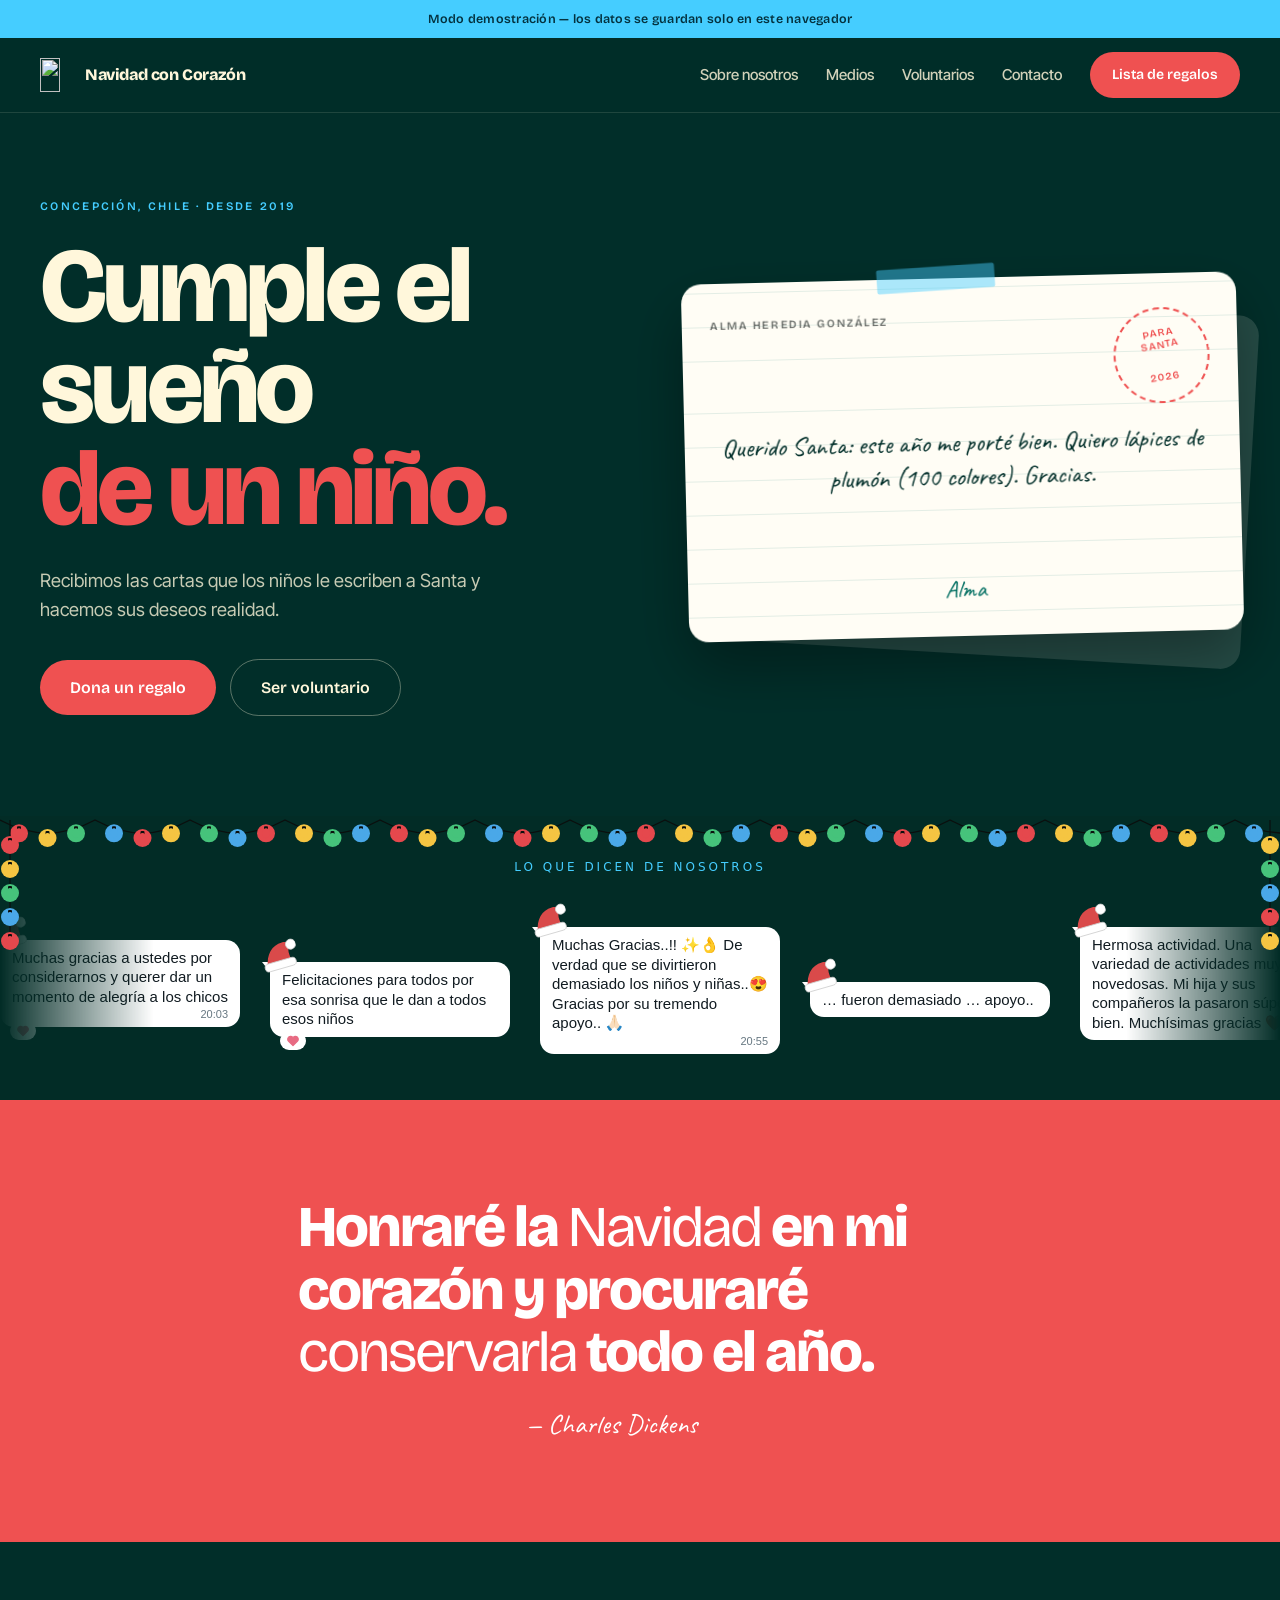
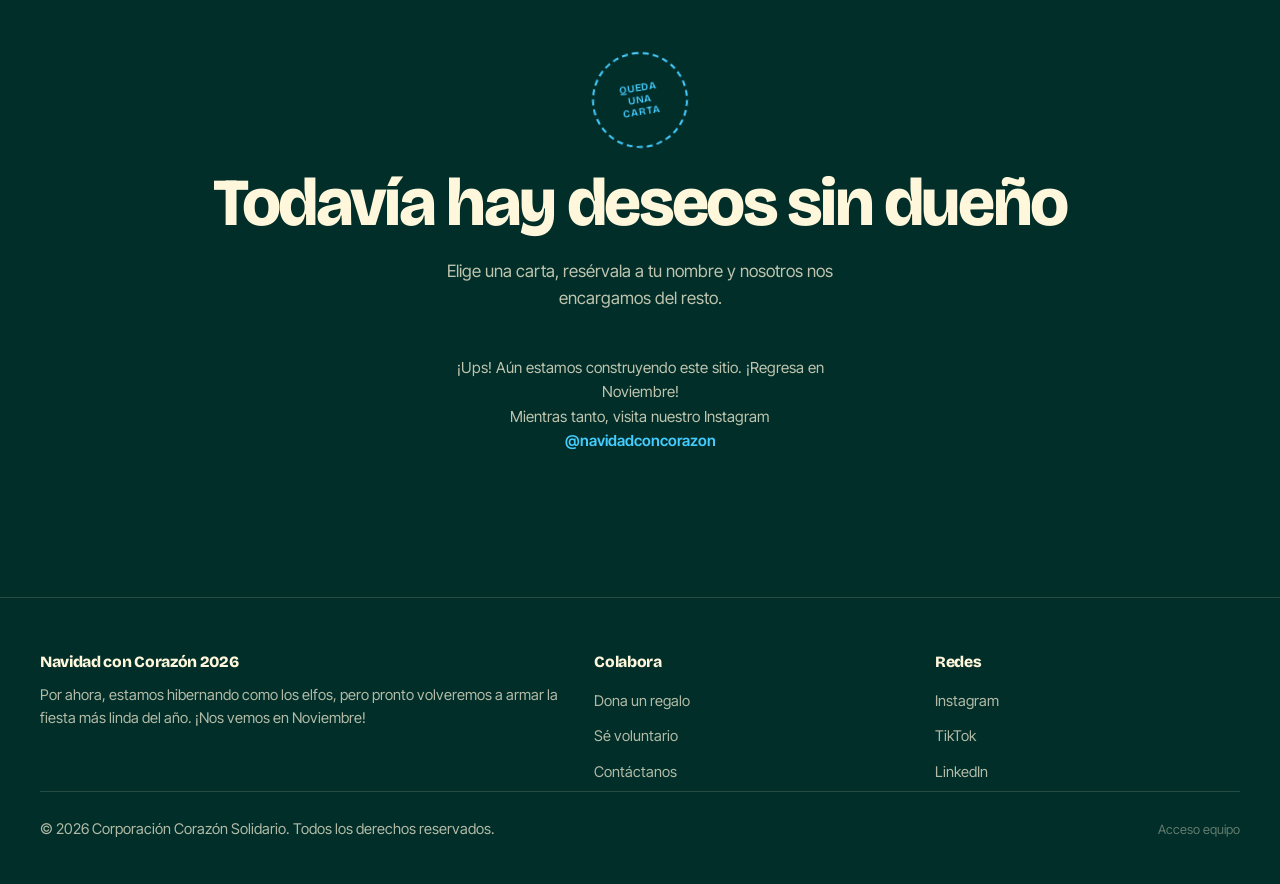
==== index.html @ e7427e32 "Primer commit" ====
<!DOCTYPE html>
<html lang="es">
<head>
<meta charset="UTF-8">
<meta name="viewport" content="width=device-width, initial-scale=1.0, viewport-fit=cover">
<meta name="theme-color" content="#012e29">
<title>Navidad con Corazón — Voluntariado Infantil Navideño</title>
<meta name="description" content="Recibimos las cartas que los niños de Concepción le escriben a Santa y buscamos a alguien que cumpla cada deseo.">
<link rel="preconnect" href="https://fonts.googleapis.com">
<link rel="preconnect" href="https://fonts.gstatic.com" crossorigin>
<link href="https://fonts.googleapis.com/css2?family=Bricolage+Grotesque:opsz,wght@12..96,400;12..96,600;12..96,800&family=Inter+Tight:wght@400;500;600&family=Caveat:wght@400;600&display=swap" rel="stylesheet">
<link rel="stylesheet" href="css/style.css">
</head>
<body>

<main>
  <section class="envoltorio hero">
    <div>
      <p class="etiqueta">Concepción, Chile · desde 2019</p>
      <h1>Cumple el sueño<br><em>de un niño.</em></h1>
      <p class="hero-bajada">
        Recibimos las cartas que los niños le escriben a Santa y hacemos sus deseos realidad.
      </p>
      <div class="hero-acciones">
        <a class="btn btn-coral" href="lista-de-regalos.html">Dona un regalo</a>
        <a class="btn btn-linea" href="voluntarios.html">Ser voluntario</a>
      </div>
    </div>

    <!-- Firma del diseño: una carta real de la lista, que cambia automáticamente -->
    <div class="pliego">
      <div class="carta-fondo" aria-hidden="true"></div>
      <article class="carta">
        <div class="carta-encabezado">
          <p class="carta-meta" id="cartaMeta">Carta de un niño</p>
          <span class="sello sello-coral" aria-hidden="true">Para<br>Santa<br><span data-cfg="anio">2026</span></span>
        </div>

        <div aria-live="polite">
          <p class="carta-texto" id="cartaTexto">Hola Santa, este año me porté casi siempre bien. Te dejo escrito lo que más quiero.</p>
          <p class="carta-firma" id="cartaFirma">&nbsp;</p>
        </div>
      </article>
    </div>
  </section>

  <section class="nc-seccion" id="nc-seccion" aria-label="Lo que dicen de nosotros">
    <svg width="0" height="0" style="position:absolute" aria-hidden="true">
      <symbol id="nc-gorro" viewBox="0 0 40 36">
        <path d="M7 27 C9 14 17 7 27 7 C31 7 34 9 35 13 C31 13 30 18 32 27 Z" fill="#d94a4a"/>
        <circle cx="35" cy="11" r="5" fill="#fff" stroke="#d9d9d9" stroke-width=".8"/>
        <rect x="4" y="24" width="32" height="8" rx="4" fill="#fff" stroke="#d0d0d0" stroke-width=".8"/>
      </symbol>
      <symbol id="nc-estrella" viewBox="0 0 12 12">
        <path d="M6 0 L7.4 4.6 L12 6 L7.4 7.4 L6 12 L4.6 7.4 L0 6 L4.6 4.6 Z" fill="#f5c542"/>
      </symbol>
    </svg>
    <svg class="nc-luces" id="nc-luces" aria-hidden="true"></svg>
    <h2 class="nc-titulo">Lo que dicen de nosotros</h2>
    <div class="nc-visor">
      <div class="nc-pista" id="nc-pista"></div>
    </div>
  </section>

  <section class="cita">
    <div class="envoltorio">
      <blockquote>Honraré la <span>Navidad</span> en mi corazón y procuraré <span>conservarla</span> todo el año.</blockquote>
      <cite>— Charles Dickens</cite>
    </div>
  </section>

  <section class="envoltorio seccion oculto" id="seccionComentarios">
    <p class="etiqueta">Quienes ya fueron parte</p>
    <div class="ticker ticker-comentarios" aria-label="Comentarios de voluntarios y donantes">
      <div class="ticker-pista" id="pistaComentarios"></div>
    </div>
  </section>

  <section class="cierre">
    <div class="envoltorio">
      <span class="sello sello-celeste" aria-hidden="true">Queda<br>una<br>carta</span>
      <h2>Todavía hay deseos sin dueño</h2>
      <p>Elige una carta, resérvala a tu nombre y nosotros nos encargamos del resto.</p>
      <p class="aviso-construccion" style="margin-top:44px;">
        <span data-cfg="aviso_home"></span><br>
        Mientras tanto, visita nuestro Instagram
        <a data-cfg-href="instagram" target="_blank" rel="noopener">@<span data-cfg="instagram_usuario"></span></a>
      </p>
    </div>
  </section>
</main>

<script src="https://cdn.jsdelivr.net/npm/@supabase/supabase-js@2"></script>
<script src="js/config.js"></script>
<script src="js/datos.js"></script>
<script src="js/layout.js"></script>
<script src="js/nos-acompanan.js"></script>
<script src="js/home.js"></script>
</body>
</html>
---- css/style.css ----
/* =====================================================================
   Navidad con Corazón — hoja de estilo única del sitio.
   El lenguaje visual es el de la propuesta: fondo verde petróleo,
   bloques crema, papel para todo lo que se puede "tomar en la mano"
   (cartas, tarjetas de regalo, formularios) y el sello de tinta como
   elemento que se repite.
   ===================================================================== */

:root {
  --tinta:   #012e29;   /* fondo dominante */
  --tinta-2: #01423a;
  --verde:   #016e61;
  --crema:   #fff7db;
  --papel:   #fffdf5;
  --coral:   #ef5151;
  --celeste: #45cdff;
  --grafito: #6b6f6b;
  --texto-claro: #40453f;

  /* estados de un regalo */
  --disponible: #016e61;
  --reservado:  #c73a3a;
  --entregado:  #6b6f6b;

  --display: 'Bricolage Grotesque', system-ui, -apple-system, sans-serif;
  --texto:   'Inter Tight', system-ui, -apple-system, sans-serif;
  --mano:    'Caveat', cursive;

  --pill: 999px;
  --radio-papel: 20px;
  --radio: 16px;
  --sombra-papel: 0 10px 26px rgba(1, 46, 41, 0.16);
}

/* ---------- Base ---------- */
*, *::before, *::after { box-sizing: border-box; }

html {
  -webkit-text-size-adjust: 100%;   /* iOS no infla el texto en horizontal */
  text-size-adjust: 100%;
}

body {
  margin: 0;
  background: var(--tinta);
  color: var(--crema);
  font-family: var(--texto);
  font-size: 17px;
  line-height: 1.6;
  -webkit-font-smoothing: antialiased;
  -webkit-tap-highlight-color: rgba(69, 205, 255, 0.25);
}

h1, h2, h3, h4 {
  font-family: var(--display);
  font-weight: 800;
  letter-spacing: -0.035em;
  line-height: 1;
  margin: 0;
}

a { color: inherit; }
img { max-width: 100%; }
button { font: inherit; }

:focus-visible {
  outline: 3px solid var(--celeste);
  outline-offset: 3px;
  border-radius: 6px;
}

.oculto { display: none !important; }

/* ---------- Rejilla ---------- */
.envoltorio {
  width: min(1200px, 100% - 48px);
  margin-inline: auto;
  padding-left: env(safe-area-inset-left);
  padding-right: env(safe-area-inset-right);
}

.seccion { padding: 104px 0; }

/* Bloques claros sobre el fondo oscuro */
.claro { background: var(--crema); color: var(--tinta); }
.claro h1, .claro h2, .claro h3, .claro h4 { color: var(--tinta); }
.claro .etiqueta { color: var(--verde); }

/* ---------- Sello y etiquetas ---------- */
.sello {
  display: inline-grid;
  place-items: center;
  width: 96px;
  height: 96px;
  flex: 0 0 96px;
  border-radius: 50%;
  border: 2px dashed currentColor;
  font-family: var(--display);
  font-size: 0.64rem;
  font-weight: 600;
  line-height: 1.15;
  letter-spacing: 0.08em;
  text-transform: uppercase;
  text-align: center;
  transform: rotate(-9deg);
  padding: 8px;
}

.sello-coral { color: var(--coral); }
.sello-celeste { color: var(--celeste); }

.etiqueta {
  font-family: var(--display);
  font-size: 0.72rem;
  font-weight: 600;
  letter-spacing: 0.2em;
  text-transform: uppercase;
  color: var(--celeste);
  margin: 0;
}

.titulo-seccion {
  font-size: clamp(2.1rem, 5.2vw, 3.6rem);
  margin: 14px 0 0;
  max-width: 17ch;
}

/* ---------- Nav ---------- */
.nav {
  position: sticky;
  top: 0;
  z-index: 40;
  background: rgba(1, 46, 41, 0.94);
  -webkit-backdrop-filter: blur(12px);
  backdrop-filter: blur(12px);
  border-bottom: 1px solid rgba(255, 247, 219, 0.12);
}

.nav-fila {
  display: flex;
  align-items: center;
  justify-content: space-between;
  gap: 20px;
  padding: 14px 0;
}

.nav-marca { display: flex; align-items: center; gap: 11px; text-decoration: none; }
.nav-marca img { height: 34px; width: auto; }

.nav-marca span {
  font-family: var(--display);
  font-weight: 800;
  font-size: 1rem;
  letter-spacing: -0.025em;
}

.nav-links { display: flex; align-items: center; gap: 28px; }

/* :not(.btn) evita que este selector pise el color de los botones */
.nav-links a:not(.btn) {
  text-decoration: none;
  font-size: 0.94rem;
  font-weight: 500;
  color: rgba(255, 247, 219, 0.82);
}

.nav-links a:not(.btn):hover { color: var(--celeste); }

/* Menú móvil con <details>: sin JavaScript, accesible por teclado */
.menu-movil { display: none; position: relative; }

.menu-movil > summary {
  list-style: none;
  cursor: pointer;
  display: flex;
  align-items: center;
  gap: 9px;
  min-height: 44px;
  padding: 0 16px;
  border: 1.5px solid rgba(255, 247, 219, 0.35);
  border-radius: var(--pill);
  font-family: var(--display);
  font-size: 0.88rem;
  font-weight: 600;
}

.menu-movil > summary::-webkit-details-marker { display: none; }

.menu-movil > summary::after {
  content: '';
  width: 16px;
  height: 10px;
  border-top: 2px solid currentColor;
  border-bottom: 2px solid currentColor;
}

.menu-movil[open] > summary::after { border-bottom-color: transparent; }

.menu-panel {
  position: absolute;
  top: calc(100% + 12px);
  right: 0;
  min-width: 232px;
  background: var(--tinta-2);
  border: 1px solid rgba(255, 247, 219, 0.16);
  border-radius: var(--radio);
  padding: 12px;
  box-shadow: 0 20px 44px rgba(0, 0, 0, 0.42);
  z-index: 50;
}

.menu-panel a:not(.btn) {
  display: block;
  padding: 12px 12px;
  text-decoration: none;
  font-weight: 500;
  color: rgba(255, 247, 219, 0.86);
  border-radius: 10px;
}

.menu-panel a:not(.btn):active { background: rgba(255, 247, 219, 0.08); }
.menu-panel .btn { width: 100%; justify-content: center; margin-top: 8px; }

/* ---------- Botones ---------- */
.btn {
  display: inline-flex;
  align-items: center;
  justify-content: center;
  gap: 10px;
  border: none;
  border-radius: var(--pill);
  padding: 15px 30px;
  min-height: 48px;
  font-family: var(--display);
  font-size: 1rem;
  font-weight: 600;
  text-decoration: none;
  text-align: center;
  cursor: pointer;
  transition: transform 0.18s ease, background 0.18s ease, color 0.18s ease;
}

.btn-coral, .btn-primario, .btn-peligro { background: var(--coral); color: #fff; }
.btn-coral:hover, .btn-primario:hover { background: #ff6363; color: #fff; transform: translateY(-2px); }

.btn-crema { background: var(--crema); color: var(--tinta); }
.btn-crema:hover { background: #fff; transform: translateY(-2px); }

.btn-linea, .btn-secundario {
  background: transparent;
  color: var(--crema);
  border: 1.5px solid rgba(255, 247, 219, 0.35);
}

.btn-linea:hover, .btn-secundario:hover { border-color: var(--crema); transform: translateY(-2px); }

.claro .btn-linea, .claro .btn-secundario,
.papel-superficie .btn-linea, .papel-superficie .btn-secundario,
.modal .btn-linea, .modal .btn-secundario {
  color: var(--tinta);
  border-color: rgba(1, 46, 41, 0.3);
}

.claro .btn-linea:hover, .claro .btn-secundario:hover,
.papel-superficie .btn-linea:hover, .papel-superficie .btn-secundario:hover,
.modal .btn-linea:hover, .modal .btn-secundario:hover { border-color: var(--tinta); }

.btn-pequeno { padding: 12px 22px; min-height: 44px; font-size: 0.88rem; }

.btn:disabled,
.btn-primario:disabled {
  background: rgba(1, 46, 41, 0.12);
  color: var(--grafito);
  cursor: not-allowed;
  transform: none;
}

.enlace-simple {
  background: none;
  border: none;
  padding: 0;
  font-family: var(--display);
  font-size: 0.9rem;
  font-weight: 600;
  color: var(--verde);
  cursor: pointer;
  text-decoration: underline;
  text-underline-offset: 4px;
}

.enlace-simple:hover { color: var(--coral); }

/* ---------- Hero de la portada ---------- */
.hero {
  display: grid;
  grid-template-columns: 1.02fr 0.98fr;
  gap: 68px;
  align-items: center;
  padding: 84px 0 100px;
}

.hero h1 {
  font-size: clamp(2.7rem, 8.4vw, 6.6rem);
  line-height: 0.96;
  margin: 20px 0 26px;
}

.hero h1 em { font-style: normal; color: var(--coral); }

.hero-bajada {
  font-size: 1.15rem;
  color: rgba(255, 247, 219, 0.78);
  max-width: 46ch;
  margin: 0 0 34px;
}

.hero-acciones { display: flex; flex-wrap: wrap; gap: 14px; align-items: center; }

/* ---------- La carta que se puede hojear ---------- */
.pliego { position: relative; }

.carta-fondo {
  position: absolute;
  inset: 22px -10px -18px 14px;
  background: rgba(255, 253, 245, 0.14);
  border-radius: var(--radio-papel);
  transform: rotate(3.4deg);
}

.carta {
  position: relative;
  background: var(--papel);
  color: var(--tinta);
  border-radius: var(--radio-papel);
  padding: 34px 28px 28px;
  box-shadow: 0 26px 60px rgba(0, 0, 0, 0.34);
  transform: rotate(-1.4deg);
  background-image: repeating-linear-gradient(
    to bottom, transparent, transparent 33px,
    rgba(1, 110, 97, 0.11) 33px, rgba(1, 110, 97, 0.11) 34px);
  background-position: 0 96px;
  animation: asentar 0.7s cubic-bezier(0.2, 0.9, 0.3, 1) both;
}

.carta::before {   /* cinta adhesiva */
  content: '';
  position: absolute;
  top: -12px;
  left: 46%;
  width: 118px;
  height: 24px;
  transform: translateX(-50%) rotate(-2.4deg);
  background: rgba(69, 205, 255, 0.45);
  border-radius: 2px;
}

@keyframes asentar {
  from { transform: rotate(-6deg) translateY(-16px); opacity: 0; }
  to   { transform: rotate(-1.4deg) translateY(0); opacity: 1; }
}

.carta-encabezado {
  display: flex;
  align-items: flex-start;
  justify-content: space-between;
  gap: 18px;
  margin-bottom: 18px;
}

.carta-meta {
  font-family: var(--display);
  font-size: 0.7rem;
  font-weight: 600;
  letter-spacing: 0.14em;
  text-transform: uppercase;
  color: var(--grafito);
  margin: 0;
}

.carta-texto {
  font-family: var(--mano);
  font-size: 1.62rem;
  line-height: 34px;
  margin: 0;
  min-height: 136px;
  text-align: center;
  transition: opacity 0.22s ease;
}

.carta-texto.cambiando { opacity: 0; }

.carta-firma {
  font-family: var(--mano);
  font-size: 1.5rem;
  margin: 8px 0 0;
  color: var(--verde);
  text-align: center;
}

/* ---------- Cabecera de las páginas interiores ---------- */
.cabecera-pagina { padding: 72px 0 40px; }

.cabecera-pagina h1 {
  font-size: clamp(2.4rem, 7vw, 4.4rem);
  line-height: 0.98;
  margin: 14px 0 18px;
}

.cabecera-pagina h1 em, .cabecera-pagina h1 .coral { font-style: normal; color: var(--coral); }

.cabecera-pagina p {
  margin: 0;
  max-width: 52ch;
  color: rgba(255, 247, 219, 0.78);
  font-size: 1.08rem;
}

.pagina-lista { padding-bottom: 96px; }

.pagina-titulo {
  font-size: clamp(2rem, 5.4vw, 3.2rem);
  margin: 0 0 24px;
}

/* ---------- Tira de instituciones / tickers ---------- */
.tira, .ticker {
  overflow: hidden;
  -webkit-mask-image: linear-gradient(90deg, transparent, #000 10%, #000 90%, transparent);
  mask-image: linear-gradient(90deg, transparent, #000 10%, #000 90%, transparent);
}

.tira {
  border-block: 1px solid rgba(255, 247, 219, 0.14);
  padding: 26px 0;
}

.tira > .envoltorio p { text-align: center; margin: 0 0 18px; }

.tira-pista, .ticker-pista {
  display: flex;
  width: max-content;
  animation: correr 30s linear infinite;
}

.tira:hover .tira-pista, .ticker:hover .ticker-pista { animation-play-state: paused; }

.tira-grupo, .ticker-grupo { display: flex; align-items: center; gap: 28px; padding-right: 28px; }

/* Las imágenes de la tira son capturas de mensajes reales, no logos: van a
   tamaño legible y sin filtro. Con height:34px + brightness(0) invert(1)
   quedaban como burbujas grises ilegibles. */
.tira-grupo img, .ticker-grupo img {
  width: clamp(240px, 26vw, 340px);
  height: auto;
  border-radius: 14px;
}

/* dos grupos idénticos: al desplazar 50% el bucle es invisible */
@keyframes correr {
  from { transform: translateX(0); }
  to   { transform: translateX(-50%); }
}

/* ---------- Cómo funciona ---------- */
.pasos {
  display: grid;
  grid-template-columns: repeat(3, 1fr);
  gap: 30px;
  margin-top: 56px;
  counter-reset: paso;
}

.paso { border-top: 2px solid var(--tinta); padding-top: 22px; counter-increment: paso; }

.paso::before {
  content: counter(paso, decimal-leading-zero);
  font-family: var(--display);
  font-size: 0.82rem;
  font-weight: 800;
  color: var(--coral);
  letter-spacing: 0.12em;
}

.paso h3 { font-size: 1.5rem; margin: 12px 0 10px; }
.paso p { margin: 0; font-size: 1rem; color: var(--texto-claro); }

/* ---------- Pared de cartas (portada) ---------- */
.pared-cabecera {
  display: flex;
  align-items: flex-end;
  justify-content: space-between;
  gap: 40px;
  flex-wrap: wrap;
  margin-bottom: 48px;
}

.pared-cabecera p { max-width: 38ch; margin: 0; color: var(--texto-claro); }

.muro { display: grid; grid-template-columns: repeat(auto-fill, minmax(240px, 1fr)); gap: 24px; }

.nota {
  background: var(--papel);
  color: var(--tinta);
  border-radius: var(--radio);
  padding: 26px 24px 20px;
  min-height: 212px;
  display: flex;
  flex-direction: column;
  justify-content: space-between;
  gap: 18px;
  box-shadow: var(--sombra-papel);
  transition: transform 0.22s ease, box-shadow 0.22s ease;
}

.nota:nth-child(odd)  { transform: rotate(-1.5deg); }
.nota:nth-child(even) { transform: rotate(1.3deg); }
.nota:hover { transform: rotate(0deg) translateY(-6px); box-shadow: 0 18px 34px rgba(1, 46, 41, 0.2); }

.nota-deseo { font-family: var(--mano); font-size: 1.44rem; line-height: 1.32; margin: 0; }

/* Foto del regalo: proporción fija para que las tarjetas no bailen mientras
   cargan las imágenes. */
.nota-foto, .card-foto {
  width: 100%;
  aspect-ratio: 4 / 3;
  object-fit: cover;
  border-radius: 12px;
  display: block;
  background: rgba(1, 46, 41, 0.07);
}

.nota-foto { margin-bottom: 4px; }
.card-foto { margin-bottom: 6px; }

.nota-pie {
  display: flex;
  align-items: center;
  justify-content: space-between;
  gap: 10px;
  font-size: 0.82rem;
}

.nota-nombre { font-weight: 600; }
.pared-cierre { margin-top: 48px; text-align: center; }

/* ---------- Estados de regalo (sellos de tinta) ---------- */
.marca-estado, .estado-badge {
  display: inline-block;
  font-family: var(--display);
  font-weight: 600;
  font-size: 0.68rem;
  letter-spacing: 0.08em;
  text-transform: uppercase;
  padding: 5px 11px;
  border-radius: var(--pill);
  white-space: nowrap;
}

.libre, .estado-disponible { background: rgba(1, 110, 97, 0.13); color: var(--disponible); }
.tomado, .estado-reservado { background: rgba(239, 81, 81, 0.15); color: var(--reservado); }
.entregado, .estado-entregado { background: rgba(1, 46, 41, 0.09); color: var(--entregado); }

/* ---------- Cita a pantalla completa ---------- */
.cita, .cintillo-coral { background: var(--coral); color: #fff; padding: 96px 0; }

.cita blockquote, .cintillo-cita {
  margin: 0 auto;
  font-family: var(--display);
  font-weight: 800;
  font-size: clamp(1.9rem, 5vw, 3.6rem);
  line-height: 1.08;
  letter-spacing: -0.035em;
  max-width: 19ch;
}

.cita blockquote span, .cintillo-cita .suave { font-weight: 400; }

.cita cite, .cintillo-autor {
  display: block;
  max-width: 19ch;
  margin: 20px auto 0;
  font-family: var(--mano);
  font-size: 1.7rem;
  font-style: normal;
}

/* ---------- Testimonios ---------- */
.postales {
  display: grid;
  grid-template-columns: repeat(auto-fit, minmax(300px, 1fr));
  gap: 26px;
  margin-top: 48px;
}

.postal, .comentario-card {
  background: var(--tinta-2);
  border: 1px solid rgba(255, 247, 219, 0.14);
  border-radius: var(--radio-papel);
  padding: 34px 30px;
  margin: 0;
  display: flex;
  flex-direction: column;
  justify-content: space-between;
  gap: 22px;
}

.postal p, .comentario-card blockquote {
  margin: 0;
  font-family: var(--display);
  font-weight: 600;
  font-size: 1.25rem;
  line-height: 1.34;
  letter-spacing: -0.02em;
  color: var(--crema);
}

.postal footer, .comentario-card figcaption {
  font-size: 0.9rem;
  color: var(--celeste);
  font-weight: 600;
}

/* Slider de testimonios: tarjetas de ancho fijo dentro del ticker */
.ticker-comentarios { margin-top: 48px; }
.ticker-comentarios .ticker-grupo { gap: 24px; padding-right: 24px; align-items: stretch; }
.ticker-comentarios .ticker-pista { animation-duration: 60s; }

.comentario-card {
  width: clamp(280px, 34vw, 420px);
  flex: 0 0 clamp(280px, 34vw, 420px);
}

.comentario-card blockquote::before { content: '“'; }
.comentario-card blockquote::after { content: '”'; }

/* ---------- Cierre ---------- */
.cierre { text-align: center; padding: 110px 0; }
.cierre h2 { font-size: clamp(2.1rem, 6vw, 4.2rem); margin: 22px 0 20px; }
.cierre p { max-width: 46ch; margin: 0 auto 34px; color: rgba(255, 247, 219, 0.75); }

/* ---------- Pie ---------- */
.pie {
  border-top: 1px solid rgba(255, 247, 219, 0.14);
  padding: 56px 0 calc(36px + env(safe-area-inset-bottom));
  margin-top: 0;
}

.pie-cols { display: grid; grid-template-columns: 1.7fr 1fr 1fr; gap: 36px; }

.pie h4 {
  font-family: var(--display);
  font-size: 0.98rem;
  letter-spacing: -0.02em;
  margin: 0 0 14px;
}

.pie p { font-size: 0.92rem; color: rgba(255, 247, 219, 0.7); margin: 0; }

.pie a {
  display: block;
  font-size: 0.92rem;
  color: rgba(255, 247, 219, 0.7);
  text-decoration: none;
  padding: 6px 0;
}

.pie a:hover { color: var(--celeste); }

.pie-legal {
  display: flex;
  justify-content: space-between;
  align-items: center;
  gap: 16px;
  flex-wrap: wrap;
  margin-top: 36px;
  padding-top: 20px;
  border-top: 1px solid rgba(255, 247, 219, 0.14);
  font-size: 0.82rem;
  color: rgba(255, 247, 219, 0.5);
}

/* Acceso al panel: discreto, no destacado, pero alcanzable con el dedo. */
.pie-legal .pie-admin {
  display: inline-block;
  padding: 8px 0;
  font-size: 0.8rem;
  color: rgba(255, 247, 219, 0.38);
  text-decoration: none;
}

.pie-legal .pie-admin:hover { color: var(--celeste); }

/* ---------- Lista de regalos ---------- */
.resumen { display: flex; gap: 12px; margin-bottom: 22px; flex-wrap: wrap; }

.pill {
  background: rgba(255, 247, 219, 0.08);
  border: 1px solid rgba(255, 247, 219, 0.16);
  border-radius: var(--pill);
  padding: 7px 16px;
  font-size: 0.86rem;
  color: rgba(255, 247, 219, 0.72);
}

.pill b { color: var(--crema); font-weight: 600; }

.controles { display: flex; gap: 12px; flex-wrap: wrap; margin-bottom: 28px; }
.controles input { flex: 1 1 220px; min-width: 0; }
.controles select { flex: 0 1 220px; }
.controles .btn { flex: 0 0 auto; }

/* Campos: 16px evita que iOS haga zoom al enfocar */
input, select, textarea {
  font-family: var(--texto);
  font-size: 16px;
  width: 100%;
  padding: 13px 16px;
  min-height: 48px;
  border-radius: var(--radio);
  border: 1px solid rgba(255, 247, 219, 0.2);
  background: rgba(255, 247, 219, 0.06);
  color: var(--crema);
  -webkit-appearance: none;
  appearance: none;
}

select {
  background-image: linear-gradient(45deg, transparent 50%, currentColor 50%),
                    linear-gradient(135deg, currentColor 50%, transparent 50%);
  background-position: right 20px center, right 14px center;
  background-size: 6px 6px, 6px 6px;
  background-repeat: no-repeat;
  padding-right: 40px;
}

input::placeholder, textarea::placeholder { color: rgba(255, 247, 219, 0.45); }

/* Sobre papel los campos se invierten */
.papel-superficie input, .papel-superficie select, .papel-superficie textarea,
.claro input, .claro select, .claro textarea,
.modal input, .modal select, .modal textarea,
.form-panel input, .form-panel select, .form-panel textarea,
.login-box input, .login-box select {
  background-color: rgba(1, 46, 41, 0.05);
  border-color: rgba(1, 46, 41, 0.16);
  color: var(--tinta);
}

.papel-superficie ::placeholder, .claro ::placeholder,
.modal ::placeholder, .form-panel ::placeholder, .login-box ::placeholder { color: var(--grafito); }

.grid { display: grid; grid-template-columns: repeat(auto-fill, minmax(250px, 1fr)); gap: 20px; }

.card {
  background: var(--papel);
  color: var(--tinta);
  border-radius: var(--radio);
  padding: 24px 22px 22px;
  box-shadow: var(--sombra-papel);
  display: flex;
  flex-direction: column;
  gap: 10px;
}

.card .institucion {
  font-family: var(--display);
  font-size: 0.66rem;
  font-weight: 600;
  text-transform: uppercase;
  letter-spacing: 0.14em;
  color: var(--grafito);
}

.card h3 { font-size: 1.35rem; letter-spacing: -0.03em; }

.card .opciones {
  font-family: var(--mano);
  font-size: 1.3rem;
  line-height: 1.3;
  color: var(--tinta);
}

.card .opciones b { font-family: var(--texto); font-size: 0.78rem; font-weight: 600; color: var(--verde); }

/* Empuja el sello y el botón al fondo: las tarjetas quedan alineadas
   aunque la descripción del regalo sea corta. */
.card .estado-badge { align-self: flex-start; margin-top: auto; }
.card .btn { width: 100%; }

/* ---------- Modales y mensajes ---------- */
.overlay {
  position: fixed;
  inset: 0;
  background: rgba(1, 46, 41, 0.72);
  -webkit-backdrop-filter: blur(4px);
  backdrop-filter: blur(4px);
  display: flex;
  align-items: center;
  justify-content: center;
  padding: 20px;
  z-index: 60;
  overflow-y: auto;
}

.modal {
  background: var(--papel);
  color: var(--tinta);
  border-radius: var(--radio-papel);
  padding: 28px 26px;
  max-width: 440px;
  width: 100%;
  max-height: 90dvh;
  overflow-y: auto;
  -webkit-overflow-scrolling: touch;
  box-shadow: 0 26px 60px rgba(0, 0, 0, 0.4);
}

.modal h2 { font-size: 1.4rem; margin: 0 0 6px; }
.modal-ancho { max-width: 720px; }

.modal .mensaje ul { margin: 8px 0 0; padding-left: 20px; }
.modal .mensaje li { margin-bottom: 3px; }

/* Vista previa de la importación: compacta, sin scroll horizontal forzado */
.tabla-previa { min-width: 520px; font-size: 0.8rem; }
.tabla-previa th, .tabla-previa td { padding: 8px 10px; }
.modal .tabla-wrap { box-shadow: none; border: 1px solid rgba(1, 46, 41, 0.12); margin-top: 6px; }

.modal label, .form-contacto label, .form-panel label, .login-box label {
  display: block;
  font-family: var(--display);
  font-size: 0.72rem;
  font-weight: 600;
  letter-spacing: 0.12em;
  text-transform: uppercase;
  color: var(--grafito);
  margin: 16px 0 6px;
}

.modal-acciones { display: flex; gap: 10px; margin-top: 24px; flex-wrap: wrap; }
.modal-acciones .btn { flex: 1 1 150px; }
.modal-detalle { font-family: var(--mano); font-size: 1.3rem; color: var(--verde); margin: 0; }

.mensaje {
  padding: 12px 16px;
  border-radius: 12px;
  font-size: 0.92rem;
  margin-top: 12px;
}

.mensaje.error { background: rgba(239, 81, 81, 0.14); color: var(--reservado); }
.mensaje.ok { background: rgba(1, 110, 97, 0.14); color: var(--verde); }

/* ---------- Páginas de contenido ---------- */
.pagina-ancho {
  width: min(1200px, 100% - 48px);
  margin-inline: auto;
  padding: 0 env(safe-area-inset-right) 88px env(safe-area-inset-left);
}

.dos-columnas, .sobre-grid {
  display: grid;
  grid-template-columns: 1.1fr 1fr;
  gap: 48px;
  align-items: start;
}

.contenido-largo p, .sobre-texto p {
  line-height: 1.72;
  font-size: 1.02rem;
  margin: 0 0 20px;
  color: rgba(255, 247, 219, 0.82);
}

.contenido-largo b, .sobre-texto b { color: var(--crema); font-weight: 600; }
.contenido-largo .destacado, .sobre-texto .destacado { color: var(--celeste); }

.sobre-texto { max-width: 640px; }

.sobre-fotos {
  display: flex;
  flex-direction: column;
  gap: 20px;
  position: sticky;
  top: 96px;
}

.sobre-fotos img {
  width: 100%;
  border-radius: var(--radio-papel);
  display: block;
}

.texto-intro { color: rgba(255, 247, 219, 0.78); line-height: 1.7; max-width: 48ch; margin: 0 0 26px; }
.claro .texto-intro, .papel-superficie .texto-intro { color: var(--texto-claro); }

.subtitulo-cursiva {
  font-family: var(--mano);
  font-size: clamp(1.6rem, 3.4vw, 2.2rem);
  color: var(--celeste);
  margin: 0 0 24px;
}

.bloque-inscribete { margin-top: 88px; }
.bloque-inscribete .pagina-titulo { margin-bottom: 10px; }
.bloque-inscribete .contenido-largo { max-width: 680px; }

.redes-lista h2 { font-size: 1.5rem; margin: 0 0 14px; }

.redes-lista p {
  display: flex;
  align-items: center;
  gap: 12px;
  margin: 12px 0;
  font-size: 0.98rem;
  color: rgba(255, 247, 219, 0.82);
}

.redes-lista img { width: 22px; height: 22px; filter: brightness(0) invert(1); opacity: 0.8; }

/* Bloque de papel reutilizable (formularios, login, paneles) */
.papel-superficie {
  background: var(--papel);
  color: var(--tinta);
  border-radius: var(--radio-papel);
  padding: 30px 28px;
  box-shadow: var(--sombra-papel);
}

.papel-superficie h1, .papel-superficie h2, .papel-superficie h3 { color: var(--tinta); }
.form-contacto .btn, .login-box .btn { width: 100%; margin-top: 24px; }
.form-contacto textarea, .form-panel textarea { min-height: 130px; resize: vertical; }

.aviso-construccion {
  max-width: 520px;
  margin: 0 auto;
  text-align: center;
  color: rgba(255, 247, 219, 0.62);
  font-size: 0.95rem;
  line-height: 1.6;
}

.aviso-construccion a { color: var(--celeste); font-weight: 600; text-decoration: none; }

/* ---------- Admin ---------- */
.admin-bar {
  display: flex;
  justify-content: space-between;
  align-items: center;
  gap: 14px;
  flex-wrap: wrap;
  margin-bottom: 26px;
}

.tabs { display: flex; gap: 8px; flex-wrap: wrap; }

.tabs .tab {
  border: 1px solid rgba(255, 247, 219, 0.22);
  background: transparent;
  color: rgba(255, 247, 219, 0.78);
  border-radius: var(--pill);
  padding: 11px 18px;
  min-height: 44px;
  font-family: var(--display);
  font-size: 0.86rem;
  font-weight: 600;
  cursor: pointer;
}

.tabs .tab.activa { background: var(--crema); border-color: var(--crema); color: var(--tinta); }

.tabla-wrap {
  overflow-x: auto;
  -webkit-overflow-scrolling: touch;
  border-radius: var(--radio);
  background: var(--papel);
  box-shadow: var(--sombra-papel);
}

table.admin-tabla {
  width: 100%;
  min-width: 860px;
  border-collapse: collapse;
  color: var(--tinta);
}

table.admin-tabla th, table.admin-tabla td {
  padding: 12px 14px;
  border-bottom: 1px solid rgba(1, 46, 41, 0.1);
  font-size: 0.86rem;
  text-align: left;
  vertical-align: top;
}

table.admin-tabla th {
  background: var(--tinta);
  color: var(--crema);
  font-family: var(--display);
  font-size: 0.7rem;
  letter-spacing: 0.1em;
  text-transform: uppercase;
  position: sticky;
  top: 0;
}

table.admin-tabla tr:hover td { background: rgba(1, 110, 97, 0.05); }

.acciones-fila { display: flex; gap: 6px; flex-wrap: wrap; }

.acciones-fila button, .item-lista button {
  font-size: 0.76rem;
  padding: 8px 12px;
  min-height: 36px;
  border-radius: 8px;
  border: 1px solid rgba(1, 46, 41, 0.18);
  background: transparent;
  color: var(--tinta);
  cursor: pointer;
}

.item-lista button { color: var(--coral); }

.form-panel {
  background: var(--papel);
  color: var(--tinta);
  border-radius: var(--radio-papel);
  padding: 26px 24px;
  max-width: 640px;
  margin-bottom: 26px;
  box-shadow: var(--sombra-papel);
}

.form-panel .btn { margin-top: 22px; }

/* Nota explicativa bajo una etiqueta de formulario */
.nota-campo {
  margin: 0 0 8px;
  font-size: 0.82rem;
  line-height: 1.45;
  color: var(--grafito);
}

/* Selector de color nativo + el hex a la vista */
.campo-color { display: flex; align-items: center; gap: 12px; }

.campo-color input[type="color"] {
  width: 64px;
  min-height: 44px;
  padding: 4px;
  cursor: pointer;
}

.campo-color output {
  font-family: var(--display);
  font-size: 0.86rem;
  letter-spacing: 0.06em;
  text-transform: uppercase;
  color: var(--grafito);
}

/* Foto reemplazable: miniatura + selector de archivo */
.campo-imagen { display: flex; align-items: center; gap: 14px; }

.campo-imagen img {
  width: 88px;
  height: 66px;
  object-fit: cover;
  border-radius: 10px;
  background: rgba(1, 46, 41, 0.07);
  flex: 0 0 auto;
}

.campo-imagen > div { flex: 1; min-width: 0; }
.campo-imagen.subiendo { opacity: 0.5; pointer-events: none; }

input[type="file"] {
  padding: 10px 12px;
  font-size: 0.86rem;
  cursor: pointer;
}

input[type="file"]::file-selector-button {
  margin-right: 12px;
  padding: 8px 14px;
  border: 1px solid rgba(1, 46, 41, 0.2);
  border-radius: var(--pill);
  background: transparent;
  color: inherit;
  font-family: var(--display);
  font-size: 0.82rem;
  font-weight: 600;
  cursor: pointer;
}

/* Vista previa de la foto del regalo dentro del modal */
.foto-previa { display: flex; align-items: center; gap: 14px; margin-top: 12px; }

.foto-previa img {
  width: 96px;
  height: 72px;
  object-fit: cover;
  border-radius: 10px;
  background: rgba(1, 46, 41, 0.07);
}

.lista-simple { display: grid; gap: 14px; max-width: 780px; }

.item-lista {
  background: var(--papel);
  color: var(--tinta);
  border-radius: var(--radio);
  padding: 18px 20px;
  display: flex;
  justify-content: space-between;
  align-items: flex-start;
  gap: 16px;
  flex-wrap: wrap;
  box-shadow: var(--sombra-papel);
}

.item-lista p { margin: 6px 0; line-height: 1.5; font-size: 0.96rem; }
.item-lista small { color: var(--grafito); font-size: 0.82rem; }

.login-box {
  max-width: 400px;
  margin: 0 auto;
  background: var(--papel);
  color: var(--tinta);
  padding: 32px 28px;
  border-radius: var(--radio-papel);
  box-shadow: var(--sombra-papel);
}

.login-box h1 { font-size: 1.6rem; text-align: center; margin: 0 0 8px; }
.login-box input { margin-bottom: 12px; }
.pista-demo { font-size: 0.82rem; color: var(--grafito); text-align: center; margin: 16px 0 0; }

/* ---------- Cinta del modo demo ---------- */
.cinta-demo {
  background: var(--celeste);
  color: #04323f;
  text-align: center;
  padding: 9px 16px;
  font-family: var(--display);
  font-size: 0.78rem;
  font-weight: 600;
  letter-spacing: 0.02em;
}

/* ---------- Skeletons ---------- */
.skeleton {
  display: inline-block;
  border-radius: 8px;
  background: linear-gradient(90deg,
    rgba(255, 247, 219, 0.08) 25%,
    rgba(255, 247, 219, 0.18) 50%,
    rgba(255, 247, 219, 0.08) 75%);
  background-size: 200% 100%;
  animation: skeleton-brillo 1.3s ease-in-out infinite;
  color: transparent;
}

.card .skeleton {
  background: linear-gradient(90deg,
    rgba(1, 46, 41, 0.07) 25%,
    rgba(1, 46, 41, 0.14) 50%,
    rgba(1, 46, 41, 0.07) 75%);
  background-size: 200% 100%;
}

.card-skeleton { gap: 12px; }
.skeleton.linea { height: 14px; }
.skeleton.corta { width: 40%; }
.skeleton.media { width: 70%; }
.skeleton.larga { width: 100%; }
.skeleton.boton { height: 44px; border-radius: var(--pill); margin-top: auto; }

@keyframes skeleton-brillo {
  from { background-position: 200% 0; }
  to   { background-position: -200% 0; }
}

/* ---------- Confirmación animada ---------- */
.exito-animado { display: flex; align-items: center; gap: 10px; animation: subir-suave 0.35s ease-out; }

.check-ok {
  flex: 0 0 20px;
  width: 20px;
  height: 20px;
  border-radius: 50%;
  background: var(--verde);
  position: relative;
  animation: latido 0.45s ease-out;
}

.check-ok::after {
  content: '';
  position: absolute;
  left: 7px;
  top: 3px;
  width: 5px;
  height: 10px;
  border: solid #fff;
  border-width: 0 2px 2px 0;
  transform: rotate(45deg);
}

@keyframes subir-suave {
  from { opacity: 0; transform: translateY(8px); }
  to   { opacity: 1; transform: translateY(0); }
}

@keyframes latido {
  0%   { transform: scale(0.4); }
  60%  { transform: scale(1.15); }
  100% { transform: scale(1); }
}

/* ---------- Mensajes de instituciones ---------- */
.nc-seccion {
  --nc-gap: 30px;
  position: relative;
  overflow: hidden;
  background: #022c26;
  padding: 44px 0 30px;
}

.nc-titulo {
  position: relative;
  z-index: 4;
  margin: 0 0 18px;
  text-align: center;
  color: var(--celeste);
  font: 500 12px/1.2 system-ui, sans-serif;
  letter-spacing: .25em;
  text-transform: uppercase;
}

.nc-visor {
  overflow: hidden;
  padding: 34px 0 16px;
  -webkit-mask-image: linear-gradient(90deg, transparent, #000 12%, #000 88%, transparent);
  mask-image: linear-gradient(90deg, transparent, #000 12%, #000 88%, transparent);
}

.nc-pista {
  display: flex;
  align-items: center;
  gap: var(--nc-gap);
  width: max-content;
  animation: nc-mover 42s linear infinite;
}

.nc-grupo { display: flex; align-items: center; gap: var(--nc-gap); }

@keyframes nc-mover {
  to { transform: translateX(calc(-50% - var(--nc-gap) / 2)); }
}

.nc-burbuja {
  position: relative;
  flex: none;
  width: 240px;
  box-sizing: border-box;
  padding: 8px 12px 6px;
  background: #fff;
  color: #111b21;
  border-radius: 14px;
  border-top-left-radius: 0;
  font: 15px/1.3 -apple-system, BlinkMacSystemFont, "SF Pro Text", Roboto, "Segoe UI", "Helvetica Neue", Arial, sans-serif;
}

.nc-burbuja::before {
  content: "";
  position: absolute;
  top: 0;
  left: -8px;
  border-top: 10px solid #fff;
  border-left: 8px solid transparent;
}

.nc-burbuja p { margin: 0; }

.nc-hora {
  display: block;
  margin-top: 2px;
  text-align: right;
  font-size: 11px;
  line-height: 1.2;
  color: #667781;
}

.nc-burbuja:nth-child(4n+1) { margin-bottom: 14px; }
.nc-burbuja:nth-child(2n) { margin-top: 18px; }

.nc-reaccion {
  position: absolute;
  left: 10px;
  bottom: -13px;
  display: flex;
  padding: 2px 6px;
  background: #fff;
  border-radius: 10px;
}

.nc-gorro {
  position: absolute;
  left: -12px;
  top: -25px;
  width: 40px;
  height: 36px;
  transform: rotate(-16deg);
  overflow: visible;
}

.nc-luces {
  position: absolute;
  top: 0;
  left: 0;
  width: 100%;
  height: 150px;
  pointer-events: none;
  z-index: 3;
}

.nc-bombilla { animation: nc-parpadeo 1.8s ease-in-out infinite; }
.nc-brillo { animation: nc-brillo 1.8s ease-in-out infinite; }

@keyframes nc-parpadeo {
  0%, 100% { opacity: 1; }
  50% { opacity: .3; }
}

@keyframes nc-brillo {
  0%, 100% { opacity: .35; }
  50% { opacity: .05; }
}

.nc-burbuja p, .nc-hora { position: relative; }
.nc-reaccion, .nc-gorro, .nc-chispa { z-index: 2; }

.nc-destello {
  position: absolute;
  inset: 0;
  border-radius: inherit;
  overflow: hidden;
  pointer-events: none;
}

.nc-destello::after {
  content: "";
  position: absolute;
  top: 0;
  left: 0;
  width: 45%;
  height: 100%;
  background: linear-gradient(100deg, rgba(255,206,92,0) 0%, rgba(255,206,92,.6) 50%, rgba(255,206,92,0) 100%);
  transform: translateX(-130%) skewX(-18deg);
  animation: nc-barrido 4.5s ease-in-out infinite;
  animation-delay: var(--d, 0s);
}

@keyframes nc-barrido {
  0% { transform: translateX(-130%) skewX(-18deg); }
  35%, 100% { transform: translateX(330%) skewX(-18deg); }
}

.nc-chispa {
  position: absolute;
  right: 8px;
  top: -6px;
  width: 13px;
  height: 13px;
  transform: scale(0);
  animation: nc-chispa 4.5s ease-in-out infinite;
  animation-delay: var(--d, 0s);
}

@keyframes nc-chispa {
  0%, 15% { transform: scale(0) rotate(0); }
  25% { transform: scale(1) rotate(45deg); }
  38%, 100% { transform: scale(0) rotate(90deg); }
}

/* =====================================================================
   Responsive — móvil primero en lo que importa: una columna, menú
   desplegable nativo y áreas táctiles de 44px.
   ===================================================================== */
@media (max-width: 960px) {
  .seccion { padding: 72px 0; }
  .cita, .cintillo-coral { padding: 72px 0; }
  .cierre { padding: 80px 0; }

  .nav-links { display: none; }
  .menu-movil { display: block; }

  .hero { grid-template-columns: 1fr; gap: 52px; padding: 48px 0 72px; }
  .pasos { grid-template-columns: 1fr; gap: 26px; }
  .dos-columnas, .sobre-grid { grid-template-columns: 1fr; gap: 34px; }
  .sobre-fotos { position: static; }
  .pie-cols { grid-template-columns: 1fr; gap: 28px; }
  .postales { grid-template-columns: 1fr; }
  .bloque-inscribete { margin-top: 64px; }
}

@media (max-width: 640px) {
  body { font-size: 16px; }

  .envoltorio, .pagina-ancho { width: min(1200px, 100% - 32px); }

  .seccion { padding: 56px 0; }
  .cita, .cintillo-coral { padding: 56px 0; }
  .cierre { padding: 64px 0; }
  .cabecera-pagina { padding: 44px 0 28px; }
  .pagina-lista { padding-bottom: 64px; }

  .hero { padding: 36px 0 56px; gap: 44px; }
  .hero-bajada { font-size: 1.05rem; }
  .hero-acciones .btn { width: 100%; }

  /* sin sobresalir a la derecha: si no, aparece scroll horizontal en móvil */
  .carta-fondo { inset: 18px 0 -14px 10px; }
  .carta { padding: 28px 20px 22px; }
  .carta-texto { font-size: 1.42rem; line-height: 31px; min-height: 120px; }
  .sello { width: 78px; height: 78px; flex-basis: 78px; font-size: 0.56rem; }

  .grid, .muro { grid-template-columns: 1fr; }
  .nota:nth-child(odd), .nota:nth-child(even) { transform: none; }

  .controles select, .controles input, .controles .btn { flex: 1 1 100%; }
  .admin-bar { align-items: stretch; }
  .admin-bar > .btn { width: 100%; }
  .tabs { overflow-x: auto; flex-wrap: nowrap; padding-bottom: 4px; -webkit-overflow-scrolling: touch; }
  .tabs .tab { flex: 0 0 auto; }

  .papel-superficie, .form-panel, .login-box, .modal { padding: 24px 20px; }
  .cita cite, .cintillo-autor { font-size: 1.45rem; }
  .postal p, .comentario-card blockquote { font-size: 1.12rem; }
  .comentario-card { width: 78vw; flex-basis: 78vw; }
  .tira-grupo, .ticker-grupo { gap: 18px; padding-right: 18px; }
  .tira-grupo img, .ticker-grupo img { width: 74vw; }
}

/* Sin animaciones cuando el sistema lo pide (iOS/Android/macOS/Windows) */
@media (prefers-reduced-motion: reduce) {
  *, *::before, *::after {
    animation-duration: 0.01ms !important;
    animation-iteration-count: 1 !important;
    transition-duration: 0.01ms !important;
    scroll-behavior: auto !important;
  }

  /* El carrusel es contenido informativo y debe seguir siendo visible en
     navegadores de escritorio que heredan esta preferencia del sistema. */
  .nc-pista { animation: nc-mover 42s linear infinite !important; }
  .nc-bombilla { animation: nc-parpadeo 1.8s ease-in-out infinite !important; }
  .nc-brillo { animation: nc-brillo 1.8s ease-in-out infinite !important; }
  .nc-destello::after { animation: nc-barrido 4.5s ease-in-out infinite !important; }
  .nc-chispa { animation: nc-chispa 4.5s ease-in-out infinite !important; }
}

@media print {
  .nav, .menu-movil, .tira, .ticker, .pie { display: none; }
  body { background: #fff; color: #000; }
}
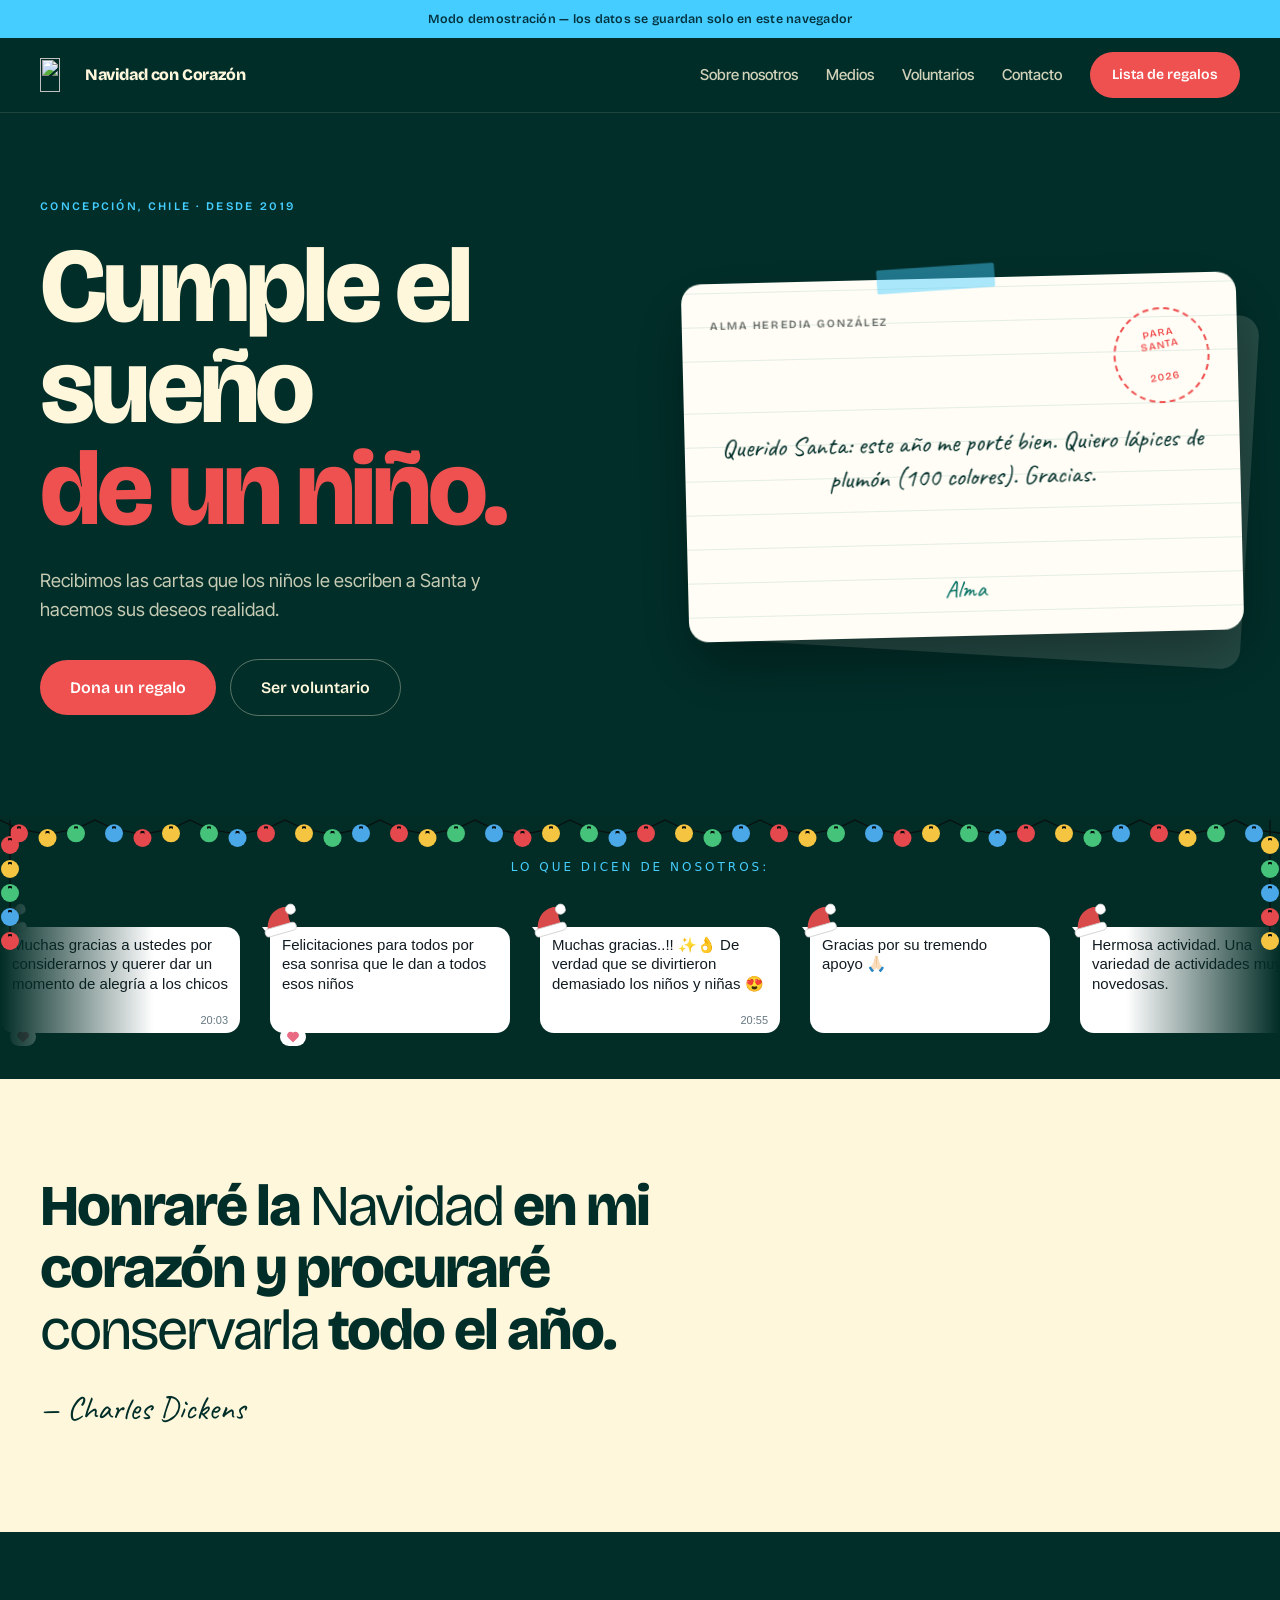
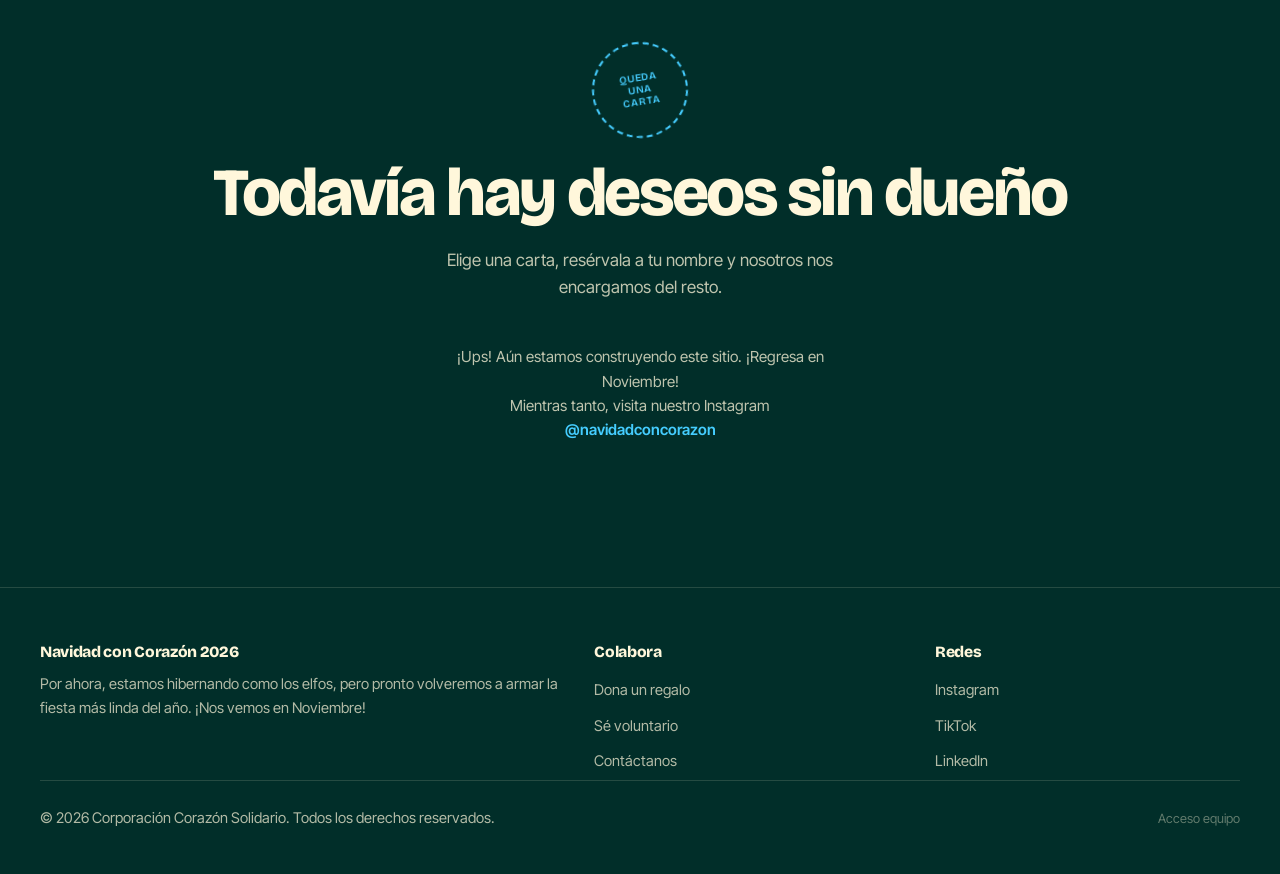
==== commit 1d5a8f83: "1+1=2" ====
--- a/index.html
+++ b/index.html
@@ -56,7 +56,7 @@
       </symbol>
     </svg>
     <svg class="nc-luces" id="nc-luces" aria-hidden="true"></svg>
-    <h2 class="nc-titulo">Lo que dicen de nosotros</h2>
+    <h2 class="nc-titulo">Lo que dicen de nosotros:</h2>
     <div class="nc-visor">
       <div class="nc-pista" id="nc-pista"></div>
     </div>
--- a/css/style.css
+++ b/css/style.css
@@ -561,7 +561,8 @@
 .entregado, .estado-entregado { background: rgba(1, 46, 41, 0.09); color: var(--entregado); }
 
 /* ---------- Cita a pantalla completa ---------- */
-.cita, .cintillo-coral { background: var(--coral); color: #fff; padding: 96px 0; }
+.cintillo-coral { background: var(--coral); color: #fff; padding: 96px 0; }
+.cita { background: var(--crema); color: var(--tinta); padding: 96px 0; }
 
 .cita blockquote, .cintillo-cita {
   margin: 0 auto;
@@ -575,12 +576,25 @@
 
 .cita blockquote span, .cintillo-cita .suave { font-weight: 400; }
 
-.cita cite, .cintillo-autor {
+.cintillo-autor {
   display: block;
   max-width: 19ch;
   margin: 20px auto 0;
   font-family: var(--mano);
   font-size: 1.7rem;
+  font-style: normal;
+}
+
+/* Frase: alineada a la izquierda del contenido, igual que el título principal */
+.cita blockquote { margin: 0; text-align: left; }
+
+.cita cite {
+  display: block;
+  max-width: none;
+  margin: 22px 0 0;
+  text-align: left;
+  font-family: var(--mano);
+  font-size: 2.05rem;
   font-style: normal;
 }
 
@@ -1245,13 +1259,13 @@
 
 .nc-pista {
   display: flex;
-  align-items: center;
+  align-items: stretch;
   gap: var(--nc-gap);
   width: max-content;
-  animation: nc-mover 42s linear infinite;
-}
-
-.nc-grupo { display: flex; align-items: center; gap: var(--nc-gap); }
+  animation: nc-mover 68s linear infinite;
+}
+
+.nc-grupo { display: flex; align-items: stretch; gap: var(--nc-gap); }
 
 @keyframes nc-mover {
   to { transform: translateX(calc(-50% - var(--nc-gap) / 2)); }
@@ -1262,6 +1276,8 @@
   flex: none;
   width: 240px;
   box-sizing: border-box;
+  display: flex;
+  flex-direction: column;
   padding: 8px 12px 6px;
   background: #fff;
   color: #111b21;
@@ -1279,19 +1295,28 @@
   border-left: 8px solid transparent;
 }
 
-.nc-burbuja p { margin: 0; }
+/* texto cortado limpio a 5 líneas como máximo, sin saltos a medias */
+.nc-burbuja p {
+  margin: 0;
+  display: -webkit-box;
+  -webkit-box-orient: vertical;
+  -webkit-line-clamp: 5;
+  line-clamp: 5;
+  overflow: hidden;
+  text-wrap: pretty;
+  overflow-wrap: break-word;
+}
 
 .nc-hora {
   display: block;
-  margin-top: 2px;
+  margin-top: auto;
+  padding-top: 2px;
+  min-height: 14px;
   text-align: right;
   font-size: 11px;
   line-height: 1.2;
   color: #667781;
 }
-
-.nc-burbuja:nth-child(4n+1) { margin-bottom: 14px; }
-.nc-burbuja:nth-child(2n) { margin-top: 18px; }
 
 .nc-reaccion {
   position: absolute;
@@ -1434,7 +1459,8 @@
   .tabs .tab { flex: 0 0 auto; }
 
   .papel-superficie, .form-panel, .login-box, .modal { padding: 24px 20px; }
-  .cita cite, .cintillo-autor { font-size: 1.45rem; }
+  .cintillo-autor { font-size: 1.45rem; }
+  .cita cite { font-size: 1.7rem; }
   .postal p, .comentario-card blockquote { font-size: 1.12rem; }
   .comentario-card { width: 78vw; flex-basis: 78vw; }
   .tira-grupo, .ticker-grupo { gap: 18px; padding-right: 18px; }
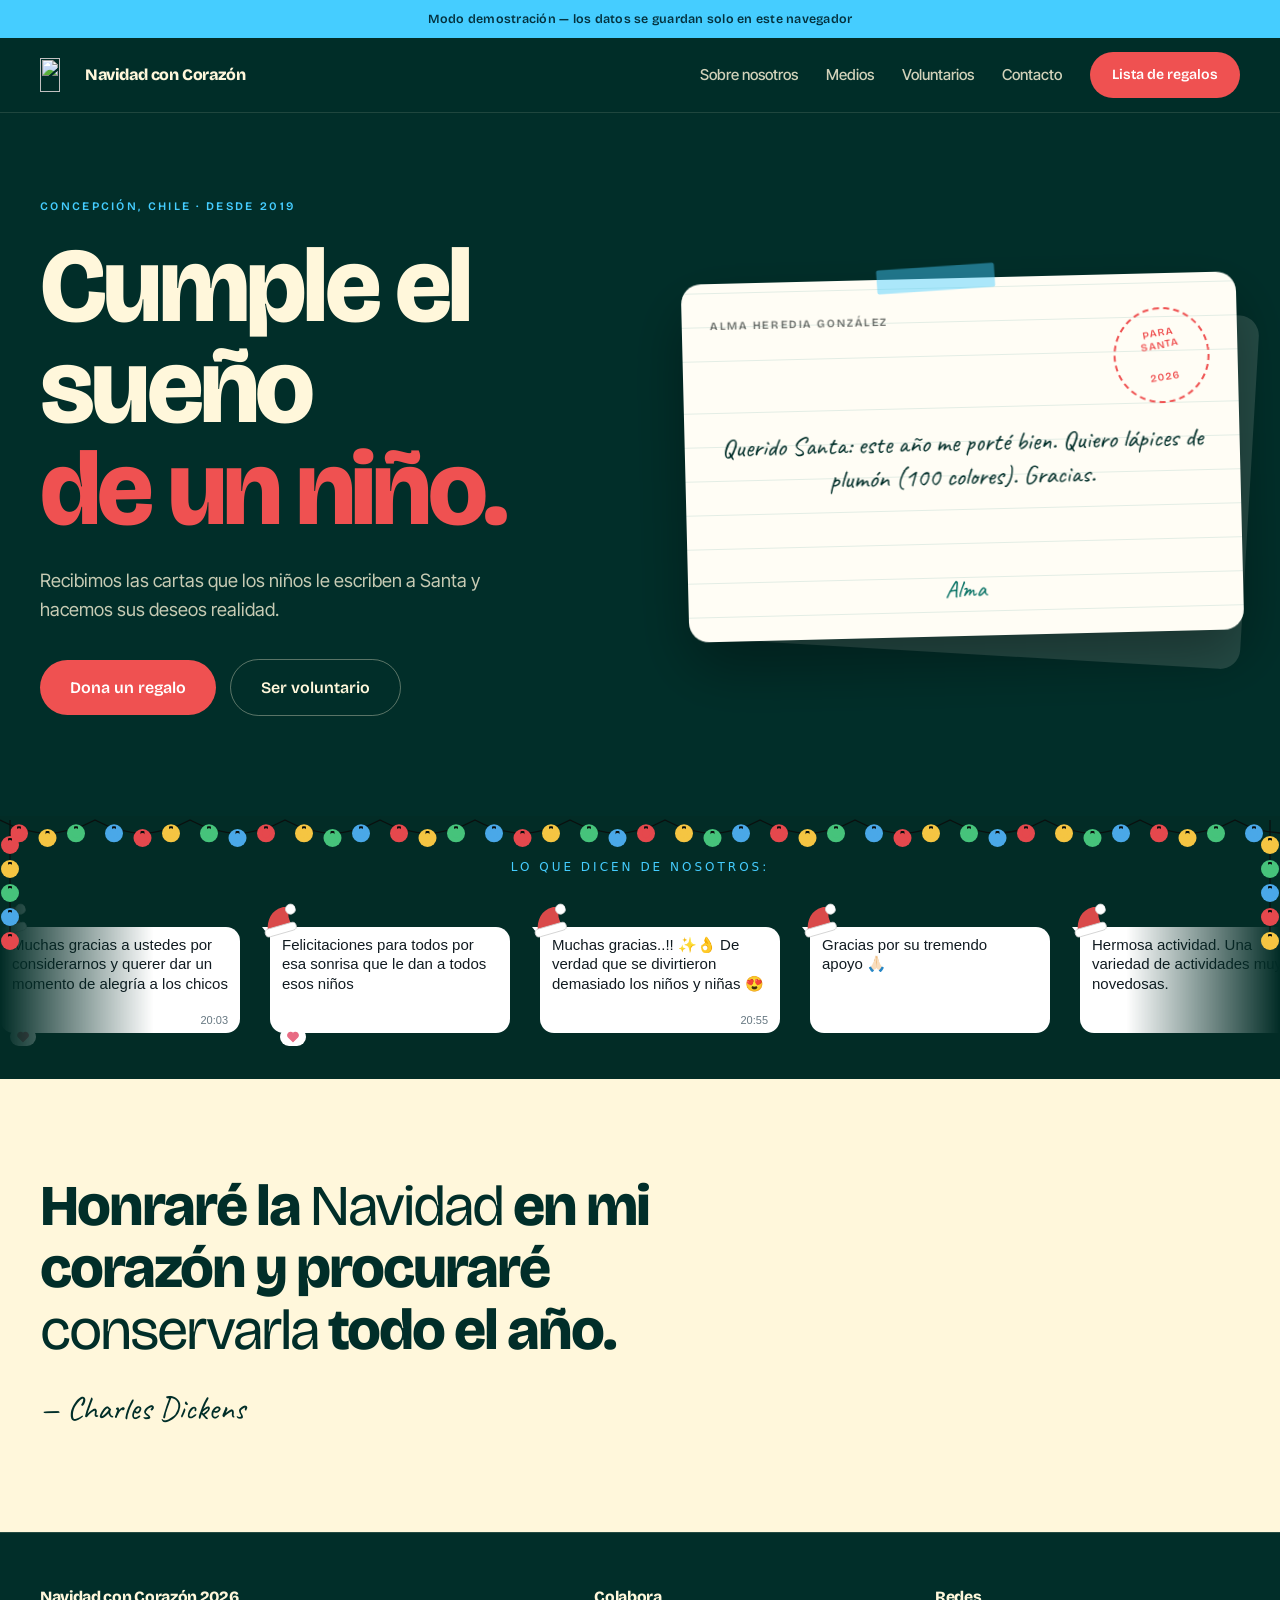
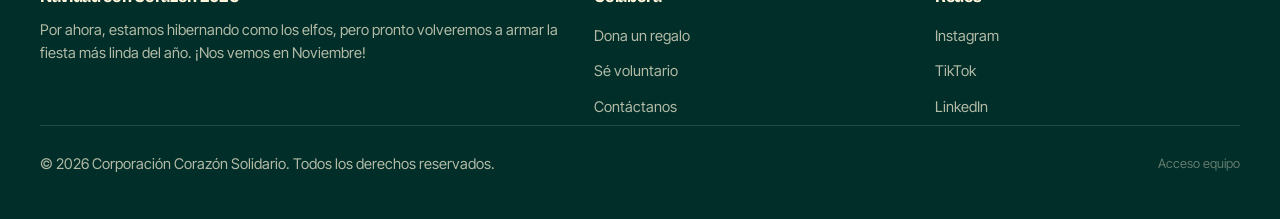
==== commit 260c2c5e: "Sección 5 lista" ====
--- a/index.html
+++ b/index.html
@@ -76,18 +76,6 @@
     </div>
   </section>
 
-  <section class="cierre">
-    <div class="envoltorio">
-      <span class="sello sello-celeste" aria-hidden="true">Queda<br>una<br>carta</span>
-      <h2>Todavía hay deseos sin dueño</h2>
-      <p>Elige una carta, resérvala a tu nombre y nosotros nos encargamos del resto.</p>
-      <p class="aviso-construccion" style="margin-top:44px;">
-        <span data-cfg="aviso_home"></span><br>
-        Mientras tanto, visita nuestro Instagram
-        <a data-cfg-href="instagram" target="_blank" rel="noopener">@<span data-cfg="instagram_usuario"></span></a>
-      </p>
-    </div>
-  </section>
 </main>
 
 <script src="https://cdn.jsdelivr.net/npm/@supabase/supabase-js@2"></script>
